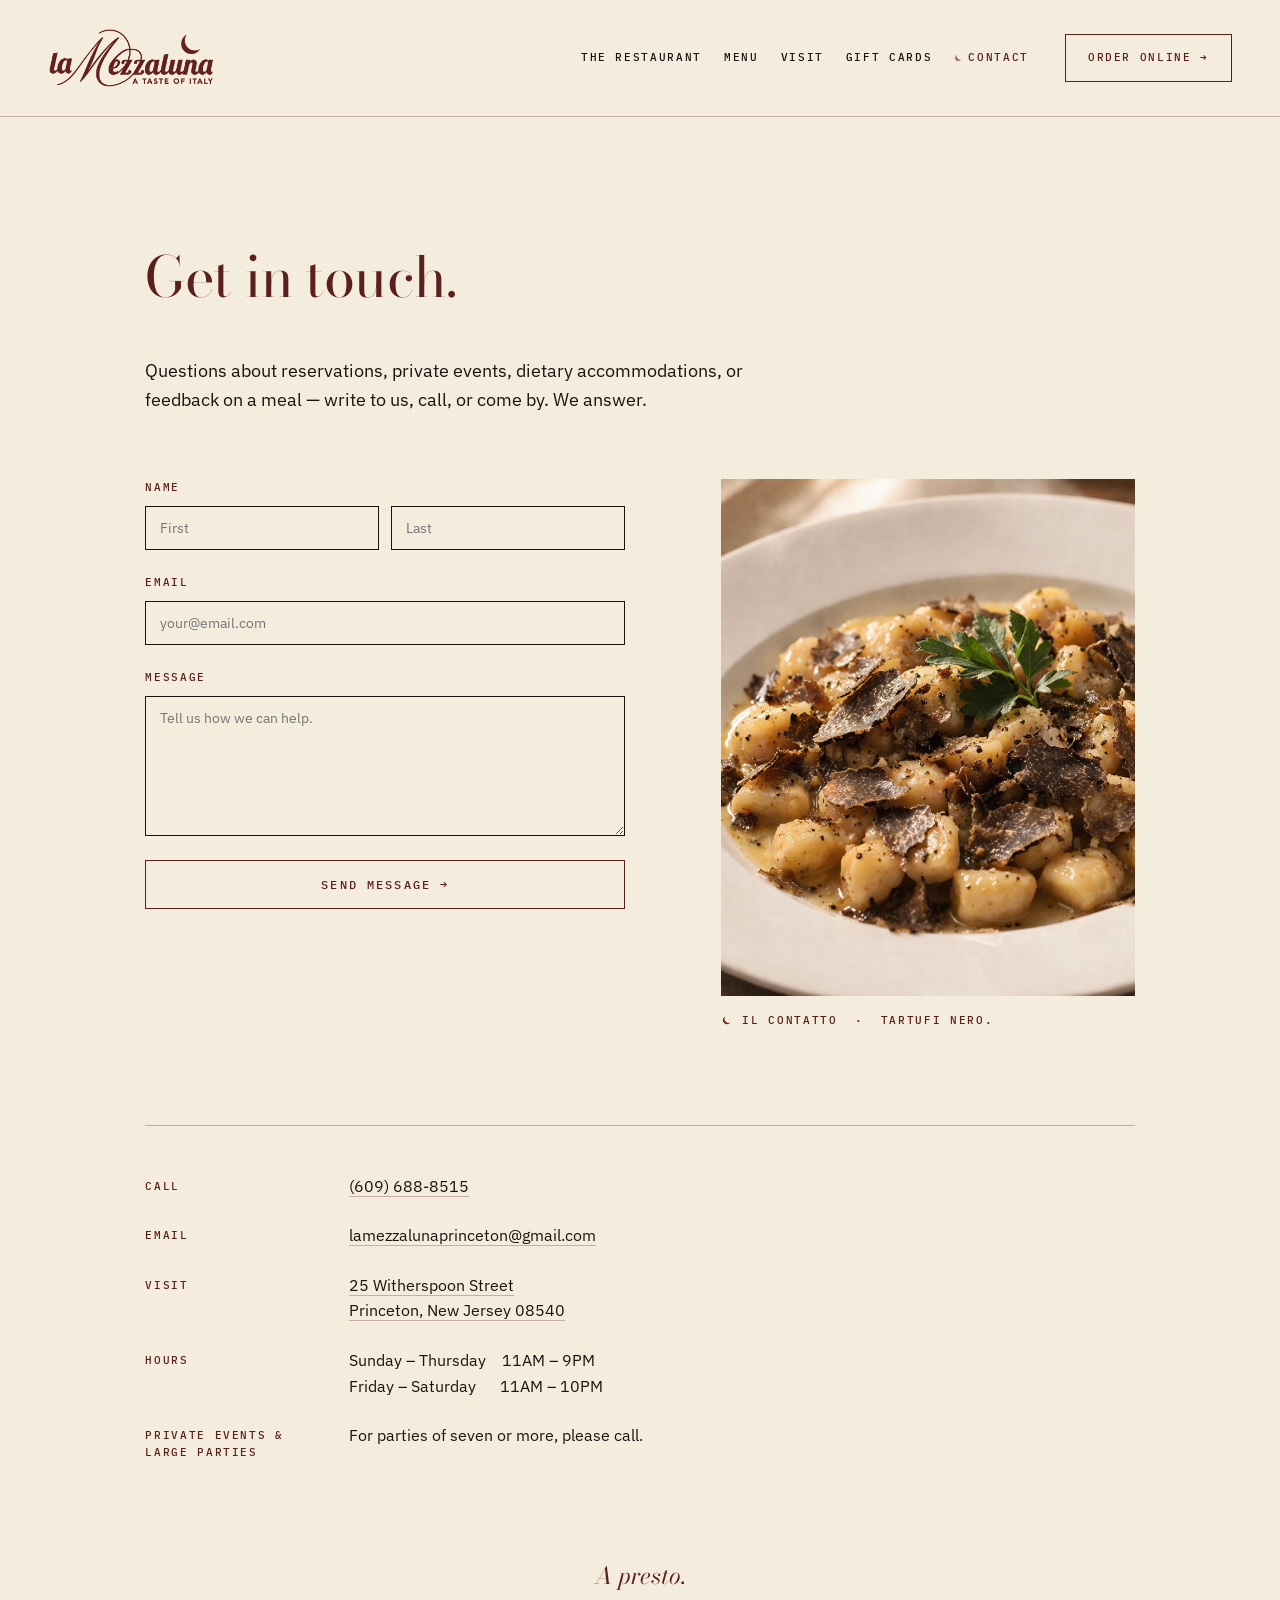
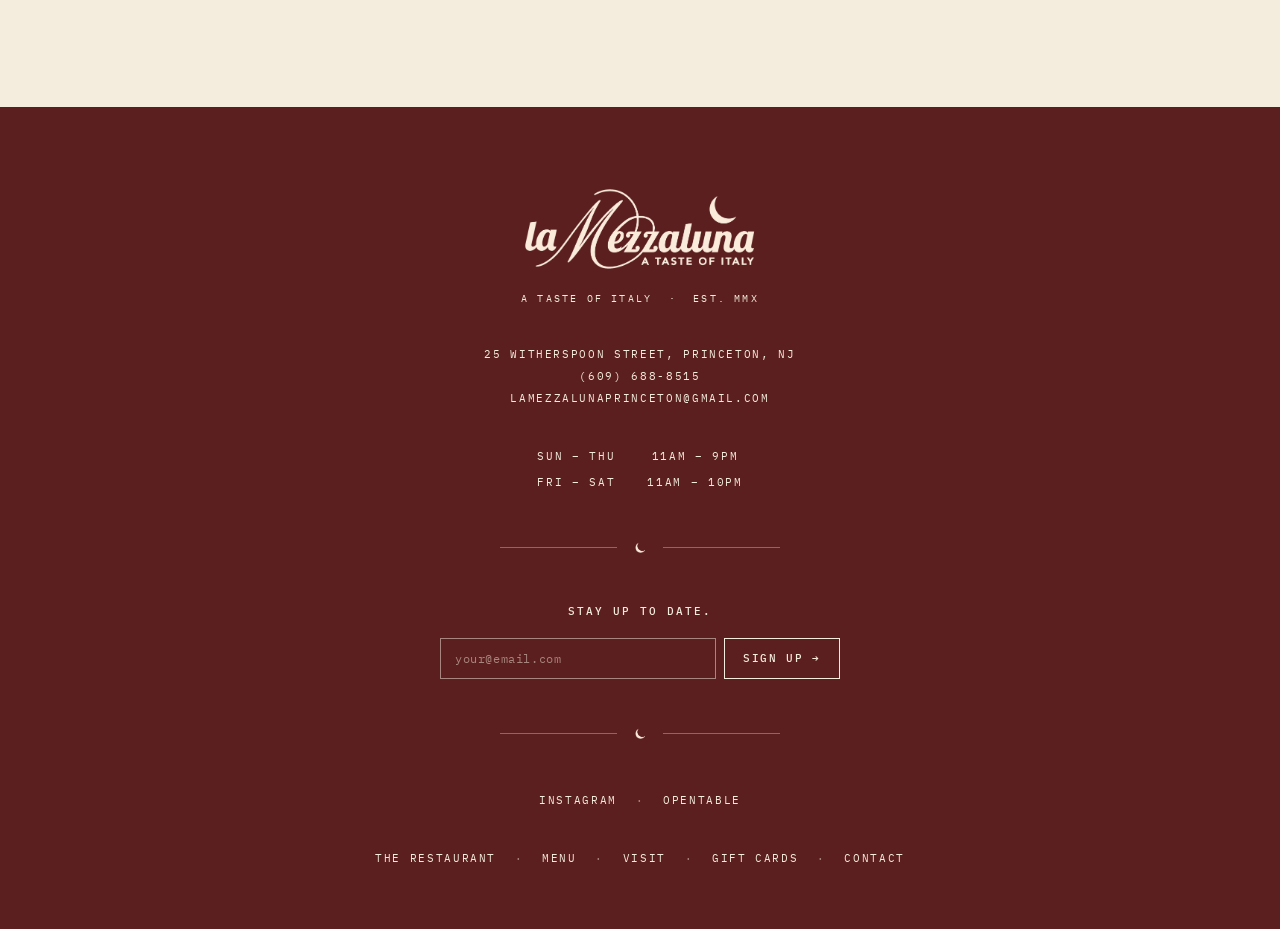
==== contact.html @ 33477a1f "Initial commit: La Mezzaluna editorial site Six-page restaurant site (Home, Restaurant, Menu, Visit," ====
<!doctype html>
<html lang="en">
<head>
<meta charset="utf-8">
<meta name="viewport" content="width=device-width, initial-scale=1">
<title>Contact · La Mezzaluna</title>
<meta name="description" content="Questions, reservations, private events — call, write, or come by.">
<meta name="theme-color" content="#5C1F1F">
<link rel="canonical" href="https://lamezzaluna.com/contact">

<!-- Icons -->
<link rel="icon" href="/favicon.ico" sizes="any">
<link rel="icon" type="image/png" sizes="32x32" href="/favicon-32x32.png">
<link rel="icon" type="image/png" sizes="16x16" href="/favicon-16x16.png">
<link rel="apple-touch-icon" sizes="180x180" href="/apple-touch-icon.png">
<link rel="manifest" href="/site.webmanifest">

<!-- Open Graph -->
<meta property="og:type" content="website">
<meta property="og:site_name" content="La Mezzaluna">
<meta property="og:title" content="Contact · La Mezzaluna">
<meta property="og:description" content="Questions, reservations, private events — call, write, or come by.">
<meta property="og:url" content="https://lamezzaluna.com/contact">
<meta property="og:image" content="https://lamezzaluna.com/og-image.png">
<meta property="og:image:width" content="1200">
<meta property="og:image:height" content="630">

<!-- Twitter -->
<meta name="twitter:card" content="summary_large_image">
<meta name="twitter:title" content="Contact · La Mezzaluna">
<meta name="twitter:description" content="Questions, reservations, private events — call, write, or come by.">
<meta name="twitter:image" content="https://lamezzaluna.com/og-image.png">

<link rel="preconnect" href="https://fonts.googleapis.com">
<link rel="preconnect" href="https://fonts.gstatic.com" crossorigin>
<link href="https://fonts.googleapis.com/css2?family=Bodoni+Moda:ital,wght@0,400;0,500;1,400;1,500&family=IBM+Plex+Mono:wght@400;500&family=IBM+Plex+Sans:wght@400;500;600&display=swap" rel="stylesheet">
<link rel="stylesheet" href="styles.css?v=9">
<style>
  .ct-cols {
    grid-column: 2 / span 10;
    display: grid;
    grid-template-columns: 1.2fr 1fr;
    gap: 80px;
    margin-top: 64px;
    align-items: start;
  }
  @media (max-width: 768px) {
    .ct-cols { grid-column: 1 / -1; grid-template-columns: 1fr; gap: 56px; }
  }
  .ct-vert { width: 100%; }
  .ct-vert-frame { overflow: hidden; }
  .ct-vert-img {
    width: 100%;
    aspect-ratio: 4/5;
    background: var(--paper);
    object-fit: cover;
  }
  .ct-vert-img.placeholder {
    border: 1px solid var(--wine);
    display: flex;
    align-items: center;
    justify-content: center;
    flex-direction: column;
    gap: 12px;
  }
  .ct-details-wrap {
    grid-column: 2 / span 10;
    margin-top: 96px;
    padding-top: 48px;
    border-top: 1px solid var(--hairline);
  }
  @media (max-width: 768px) {
    .ct-details-wrap { grid-column: 1 / -1; }
  }
  .ct-details {
    display: grid;
    grid-template-columns: 180px 1fr;
    row-gap: 24px;
    column-gap: 24px;
  }
  .ct-details dt {
    font-family: var(--mono);
    text-transform: uppercase;
    letter-spacing: 0.15em;
    font-size: 11px;
    color: var(--wine);
    font-weight: 500;
    padding-top: 4px;
  }
  .ct-details dd {
    font-family: var(--sans);
    font-size: 16px;
    color: var(--ink);
    line-height: 1.6;
  }
  @media (max-width: 768px) {
    .ct-details { grid-template-columns: 1fr; row-gap: 4px; }
    .ct-details dd { margin-bottom: 16px; }
  }
  .ct-form { max-width: 480px; position: relative; }
  .ct-field { display: flex; flex-direction: column; gap: 10px; margin-bottom: 24px; }
  .ct-field label {
    font-family: var(--mono);
    text-transform: uppercase;
    letter-spacing: 0.15em;
    font-size: 11px;
    color: var(--wine);
    font-weight: 500;
  }
  .ct-field input, .ct-field textarea {
    font-family: var(--sans);
    font-size: 14px;
    padding: 12px 14px;
    border: 1px solid var(--ink);
    background: var(--paper);
    color: var(--ink);
    border-radius: 0;
    width: 100%;
    appearance: none;
    -webkit-appearance: none;
  }
  .ct-field textarea { resize: vertical; min-height: 140px; }
  .ct-field input:focus, .ct-field textarea:focus { outline: none; border-color: var(--wine); }
  .ct-row { display: grid; grid-template-columns: 1fr 1fr; gap: 12px; }
  @media (max-width: 480px) { .ct-row { grid-template-columns: 1fr; } }

  .ct-submit {
    display: block;
    width: 100%;
    padding: 16px;
    border: 1px solid var(--wine);
    background: transparent;
    color: var(--wine);
    font-family: var(--mono);
    text-transform: uppercase;
    letter-spacing: 0.18em;
    font-size: 12px;
    font-weight: 500;
    cursor: pointer;
    transition: background .2s, color .2s;
  }
  .ct-submit:hover { background: var(--wine); color: var(--paper); }

  .ct-form.done > *:not(.ct-confirm) { opacity: 0; pointer-events: none; transition: opacity 300ms ease-out; }
  .ct-form.done .ct-confirm { opacity: 1; }
  .ct-confirm {
    position: absolute;
    inset: 0;
    display: flex;
    align-items: center;
    justify-content: center;
    text-align: center;
    font-family: var(--serif);
    font-style: italic;
    font-size: 24px;
    color: var(--wine);
    opacity: 0;
    pointer-events: none;
    transition: opacity 300ms ease-out;
  }
</style>
</head>
<body>
<div id="nav-host"></div>

<main class="grid" style="margin-top: 48px;">
  <h1 class="anchor-h smaller reveal">Get in touch.</h1>

  <p class="body-p reveal" style="width: 700px;">Questions about reservations, private events, dietary accommodations, or feedback on a meal — write to us, call, or come by. We answer.</p>

  <div class="ct-cols reveal">
    <form class="ct-form" id="ct-form" onsubmit="event.preventDefault(); document.getElementById('ct-form').classList.add('done');">
      <div class="ct-field">
        <label>Name</label>
        <div class="ct-row">
          <input type="text" placeholder="First" required />
          <input type="text" placeholder="Last" required />
        </div>
      </div>

      <div class="ct-field">
        <label>Email</label>
        <input type="email" placeholder="your@email.com" required />
      </div>

      <div class="ct-field">
        <label>Message</label>
        <textarea placeholder="Tell us how we can help." required></textarea>
      </div>

      <button type="submit" class="ct-submit">Send Message →</button>

      <div class="ct-confirm">Grazie. We'll be in touch shortly.</div>
    </form>

    <figure class="ct-vert">
      <div class="ct-vert-frame">
        <img class="ct-vert-img" src="img/truffle-gnocchi.png" alt="Truffle gnocchi — gnocchi with shaved black truffle, parsley, and parmesan." />
      </div>
      <figcaption class="plate-caption" style="padding-left: 0;">
        <span class="moon" id="cap-moon"></span>
        IL CONTATTO &nbsp;·&nbsp; Tartufi nero.
      </figcaption>
    </figure>
  </div>

  <div class="ct-details-wrap reveal">
    <dl class="ct-details">
      <dt>Call</dt>
      <dd><a href="tel:+16096888515" style="border-bottom:1px solid var(--hairline);">(609) 688-8515</a></dd>

      <dt>Email</dt>
      <dd><a href="mailto:lamezzalunaprinceton@gmail.com" style="border-bottom:1px solid var(--hairline);">lamezzalunaprinceton@gmail.com</a></dd>

      <dt>Visit</dt>
      <dd><a href="https://www.google.com/maps/search/?api=1&query=25+Witherspoon+Street+Princeton+NJ" target="_blank" rel="noopener" style="border-bottom:1px solid var(--hairline);">25 Witherspoon Street<br>Princeton, New Jersey 08540</a></dd>

      <dt>Hours</dt>
      <dd>Sunday – Thursday &nbsp;&nbsp; 11AM – 9PM<br>Friday – Saturday &nbsp;&nbsp;&nbsp;&nbsp; 11AM – 10PM</dd>

      <dt>Private Events &amp; Large Parties</dt>
      <dd>For parties of seven or more, please call.</dd>
    </dl>
  </div>

  <div class="closing reveal" style="grid-column: 1 / -1;">A presto.</div>
</main>

<div id="footer-host"></div>

<script src="chrome.js?v=9"></script>
<script>
  LM.mountChrome('contact.html');
  document.getElementById('cap-moon').innerHTML = LM.crescent(11);
</script>
</body>
</html>
---- styles.css ----
/* La Mezzaluna — shared styles (v2) */

:root {
  --paper: #F4ECDD;
  --wine: #5C1F1F;
  --ink: #1A1410;
  --hairline: rgba(92, 31, 31, 0.3);
  --serif: 'Bodoni Moda', Georgia, serif;
  --sans: 'IBM Plex Sans', system-ui, sans-serif;
  --mono: 'IBM Plex Mono', ui-monospace, monospace;
}

* { box-sizing: border-box; margin: 0; padding: 0; }

html, body {
  background: var(--paper);
  color: var(--ink);
  font-family: var(--sans);
  font-size: 16px;
  line-height: 1.55;
  -webkit-font-smoothing: antialiased;
  -moz-osx-font-smoothing: grayscale;
}

a { color: inherit; text-decoration: none; }
img { max-width: 100%; display: block; }

/* ---- Grid ---- */
.grid {
  display: grid;
  grid-template-columns: repeat(12, 1fr);
  column-gap: 24px;
  padding: 0 48px;
  max-width: 1600px;
  margin: 0 auto;
}
@media (max-width: 768px) {
  .grid { padding: 0 24px; column-gap: 16px; }
}

/* ---- Mono small-caps ---- */
.mono {
  font-family: var(--mono);
  text-transform: uppercase;
  letter-spacing: 0.15em;
  font-weight: 500;
  font-size: 11px;
}
@media (max-width: 768px) { .mono { font-size: 10px; } }
.mono-wine { color: var(--wine); }

.italic { font-style: italic; }

/* ---- Nav ---- */
.nav {
  background: var(--paper);
  padding: 28px 48px;
  display: flex;
  align-items: center;
  justify-content: space-between;
  position: relative;
  z-index: 10;
  border-bottom: 1px solid var(--hairline);
}
@media (max-width: 768px) {
  .nav { padding: 20px 24px; }
}

.wordmark { display: block; transition: opacity .2s ease-out; }
.wordmark:hover { opacity: 0.7; }
.wordmark img {
  height: 60px;
  width: auto;
  object-fit: contain;
}
@media (max-width: 768px) {
  .wordmark img { height: 44px; }
}

.nav-right {
  display: flex;
  align-items: center;
  gap: 36px;
}
.nav-links {
  display: flex;
  gap: 22px;
  align-items: center;
  flex-wrap: nowrap;
}
.nav-link {
  position: relative;
  font-family: var(--mono);
  text-transform: uppercase;
  letter-spacing: 0.15em;
  font-weight: 500;
  font-size: 11px;
  color: var(--ink);
  display: inline-flex;
  align-items: center;
  gap: 6px;
  white-space: nowrap;
  transition: color .2s ease-out;
}
.nav-link:hover { color: var(--wine); }
.nav-link .nav-moon {
  display: none;
  color: var(--wine);
  line-height: 0;
}
.nav-link.active .nav-moon { display: inline-flex; }
.nav-link.active { color: var(--wine); }

.nav-cta {
  padding: 11px 16px;
  font-size: 11px;
}

/* Mobile nav */
.hamburger {
  display: none;
  flex-direction: column;
  gap: 5px;
  width: 22px;
  cursor: pointer;
  background: none;
  border: 0;
  padding: 8px 0;
}
.hamburger span {
  display: block;
  width: 100%;
  height: 1px;
  background: var(--ink);
}
.mobile-overlay {
  position: fixed;
  inset: 0;
  background: var(--paper);
  z-index: 100;
  opacity: 0;
  pointer-events: none;
  transition: opacity 300ms ease-out;
  display: flex;
  flex-direction: column;
  padding: 24px;
}
.mobile-overlay.open { opacity: 1; pointer-events: auto; }
.mobile-overlay-top {
  display: flex;
  justify-content: space-between;
  align-items: center;
  margin-bottom: 64px;
}
.mobile-close {
  background: none;
  border: 0;
  font-family: var(--mono);
  text-transform: uppercase;
  letter-spacing: 0.15em;
  font-size: 11px;
  font-weight: 500;
  color: var(--ink);
  cursor: pointer;
}
.mobile-links {
  display: flex;
  flex-direction: column;
  gap: 24px;
  margin-bottom: 48px;
}
.mobile-links a {
  font-family: var(--serif);
  font-size: 32px;
  color: var(--wine);
  display: flex;
  align-items: center;
  gap: 16px;
}
.mobile-links a .moon-inline { display: none; line-height: 0; }
.mobile-links a.active .moon-inline { display: inline-flex; }
.mobile-order {
  align-self: stretch;
  text-align: center;
  margin-top: auto;
}

@media (max-width: 900px) {
  .nav-links { display: none; }
  .nav-cta { display: none; }
  .hamburger { display: flex; }
}

/* ---- Hero photo ---- */
.hero {
  width: 100%;
  position: relative;
  margin-top: 24px;
}
.hero-anchor {
  position: absolute;
  bottom: 48px;
  left: 48px;
  font-family: var(--serif);
  font-weight: 400;
  font-size: clamp(72px, 10vw, 128px);
  line-height: 1;
  color: var(--paper);
  text-shadow: 0 2px 12px rgba(26, 20, 16, 0.4);
  letter-spacing: -0.01em;
  pointer-events: none;
  z-index: 2;
}
@media (max-width: 768px) {
  .hero { margin-top: 12px; }
  .hero-anchor { bottom: 24px; left: 24px; }
}

/* Anchor for pages without a hero (Gift Cards, Contact) */
.page-anchor-text {
  font-family: var(--serif);
  font-weight: 400;
  font-size: clamp(72px, 10vw, 128px);
  line-height: 1;
  color: var(--wine);
  letter-spacing: -0.01em;
  padding: 80px 48px 0;
}
@media (max-width: 768px) {
  .page-anchor-text { padding: 56px 24px 0; }
}
.hero-img {
  width: 100%;
  aspect-ratio: 16/9;
  background: var(--paper);
  display: block;
  object-fit: cover;
}
.hero-img.placeholder {
  border: 1px solid var(--wine);
  display: flex;
  align-items: center;
  justify-content: center;
  flex-direction: column;
  gap: 12px;
}
.hero-frame { overflow: hidden; position: relative; }
.hero-frame.tall .hero-img { aspect-ratio: 4/5; }
.placeholder-fname {
  font-family: var(--mono);
  text-transform: uppercase;
  letter-spacing: 0.15em;
  font-size: 14px;
  color: var(--wine);
  font-weight: 500;
}
.placeholder-meta {
  font-family: var(--mono);
  font-size: 11px;
  color: rgba(26, 20, 16, 0.5);
}
@media (max-width: 768px) {
  .hero-img { aspect-ratio: 4/5; }
}

.plate-caption {
  padding: 16px 48px 0;
  display: flex;
  align-items: center;
  gap: 10px;
  font-family: var(--mono);
  text-transform: uppercase;
  letter-spacing: 0.15em;
  font-size: 11px;
  color: var(--wine);
  font-weight: 500;
}
.plate-caption .moon { line-height: 0; }
@media (max-width: 768px) {
  .plate-caption { padding: 12px 24px 0; flex-wrap: wrap; }
}

/* ---- Headlines / body ---- */
.anchor-h {
  font-family: var(--serif);
  font-weight: 400;
  color: var(--wine);
  font-size: clamp(40px, 8vw, 72px);
  line-height: 1.15;
  letter-spacing: -0.01em;
  grid-column: 2 / span 8;
  margin-top: 80px;
}
.anchor-h.smaller { font-size: clamp(36px, 6vw, 56px); }
.anchor-h.med { font-size: clamp(36px, 5.5vw, 48px); }
.anchor-h.tall { font-size: clamp(40px, 7vw, 64px); }

.body-p {
  font-family: var(--sans);
  font-size: 18px;
  line-height: 1.6;
  color: var(--ink);
  max-width: 600px;
  grid-column: 2 / span 6;
  margin-top: 48px;
}
@media (max-width: 768px) {
  .anchor-h, .body-p, .sub-block { grid-column: 1 / -1 !important; }
  .body-p { font-size: 16px; margin-top: 32px; }
  .anchor-h { margin-top: 48px; }
}

/* ---- Section break ---- */
.section-break {
  grid-column: 1 / -1;
  margin: 80px 0;
  border-top: 1px solid var(--hairline);
}
.section-break-moon {
  grid-column: 1 / -1;
  display: flex;
  align-items: center;
  justify-content: center;
  gap: 24px;
  margin: 80px 0;
  color: var(--wine);
}
.section-break-moon .rule {
  flex: 0 0 80px;
  height: 1px;
  background: var(--hairline);
}
.section-break-moon .moon { line-height: 0; }

/* ---- Sub-block ---- */
.sub-block {
  grid-column: 2 / span 6;
  display: flex;
  flex-direction: column;
  gap: 16px;
  max-width: 600px;
}
.sub-block .label {
  font-family: var(--mono);
  text-transform: uppercase;
  letter-spacing: 0.15em;
  font-size: 11px;
  color: var(--wine);
  font-weight: 500;
}
.sub-block p {
  font-family: var(--sans);
  font-size: 17px;
  line-height: 1.6;
  color: var(--ink);
}

/* ---- Buttons ---- */
.btn {
  display: inline-block;
  padding: 14px 22px;
  border: 1px solid var(--wine);
  font-family: var(--mono);
  text-transform: uppercase;
  letter-spacing: 0.15em;
  font-size: 11px;
  font-weight: 500;
  color: var(--wine);
  background: transparent;
  cursor: pointer;
  transition: background 200ms ease-out, color 200ms ease-out;
  align-self: flex-start;
  white-space: nowrap;
}
.btn:hover { background: var(--wine); color: var(--paper); }
.btn-row { display: flex; flex-wrap: wrap; gap: 16px; }

/* ---- Logistics rows ---- */
.logistics {
  grid-column: 2 / span 6;
  display: grid;
  grid-template-columns: 140px 1fr;
  row-gap: 20px;
  column-gap: 32px;
  max-width: 600px;
}
.logistics dt {
  font-family: var(--mono);
  text-transform: uppercase;
  letter-spacing: 0.15em;
  font-size: 11px;
  color: var(--wine);
  font-weight: 500;
  padding-top: 4px;
}
.logistics dd {
  font-family: var(--sans);
  font-size: 16px;
  color: var(--ink);
  line-height: 1.6;
}
@media (max-width: 768px) {
  .logistics { grid-column: 1 / -1; grid-template-columns: 1fr; row-gap: 4px; }
  .logistics dd { margin-bottom: 16px; }
}

/* ---- Closing italic ---- */
.closing {
  font-family: var(--serif);
  font-style: italic;
  font-weight: 400;
  font-size: 24px;
  color: var(--wine);
  text-align: center;
  margin: 96px 0 48px;
}

/* ---- Footer ---- */
.footer {
  background: var(--wine);
  color: var(--paper);
  padding: 80px 48px 60px;
  text-align: center;
  margin-top: 64px;
}
.f-wordmark { display: inline-block; transition: opacity .2s; }
.f-wordmark:hover { opacity: 0.7; }
.f-wordmark img { height: 84px; width: auto; object-fit: contain; margin: 0 auto; }
.f-tagline {
  font-family: var(--mono);
  text-transform: uppercase;
  letter-spacing: 0.22em;
  font-size: 10px;
  color: var(--paper);
  margin-top: 14px;
}
.footer .f-block {
  font-family: var(--mono);
  text-transform: uppercase;
  letter-spacing: 0.15em;
  font-size: 11px;
  color: var(--paper);
  font-weight: 400;
  margin-top: 36px;
  line-height: 2;
}
.footer .f-block a { color: var(--paper); transition: opacity .2s; }
.footer .f-block a:hover { opacity: 0.7; }
.footer .f-block.hours { display: grid; grid-template-columns: max-content max-content; gap: 4px 32px; justify-content: center; }
.f-divider { display: inline-block; margin: 0 10px; opacity: 0.5; }

.f-divider-row {
  display: flex;
  align-items: center;
  justify-content: center;
  gap: 16px;
  margin: 48px auto;
  width: 280px;
  color: var(--paper);
}
.f-rule {
  flex: 1;
  height: 1px;
  background: rgba(244, 236, 221, 0.35);
}
.f-cresc { line-height: 0; }

.f-news {
  max-width: 400px;
  margin: 0 auto;
  position: relative;
}
.f-news.done .f-news-label,
.f-news.done .f-news-row { opacity: 0; pointer-events: none; }
.f-news.done .f-news-confirm { opacity: 1; }
.f-news-label {
  font-family: var(--mono);
  text-transform: uppercase;
  letter-spacing: 0.18em;
  font-size: 11px;
  color: var(--paper);
  font-weight: 500;
  margin-bottom: 18px;
  transition: opacity 300ms ease-out;
}
.f-news-row {
  display: flex;
  gap: 8px;
  transition: opacity 300ms ease-out;
}
.f-news-row input {
  flex: 1;
  background: transparent;
  border: 1px solid rgba(244, 236, 221, 0.5);
  color: var(--paper);
  font-family: var(--mono);
  font-size: 12px;
  padding: 12px 14px;
  border-radius: 0;
  letter-spacing: 0.05em;
}
.f-news-row input::placeholder { color: rgba(244, 236, 221, 0.5); }
.f-news-row input:focus { outline: none; border-color: var(--paper); }
.f-news-row button {
  background: transparent;
  border: 1px solid var(--paper);
  color: var(--paper);
  font-family: var(--mono);
  text-transform: uppercase;
  letter-spacing: 0.15em;
  font-size: 11px;
  font-weight: 500;
  padding: 0 18px;
  cursor: pointer;
  transition: background .2s, color .2s;
}
.f-news-row button:hover { background: var(--paper); color: var(--wine); }
.f-news-confirm {
  position: absolute;
  inset: 0;
  display: flex;
  align-items: center;
  justify-content: center;
  font-family: var(--serif);
  font-style: italic;
  font-size: 22px;
  color: var(--paper);
  opacity: 0;
  pointer-events: none;
  transition: opacity 300ms ease-out;
}
@media (max-width: 540px) {
  .f-news-row { flex-direction: column; }
  .f-news-row button { padding: 12px; }
}

.f-moon { margin-top: 48px; display: flex; justify-content: center; color: var(--paper); }
.f-moon svg { width: 16px; height: 16px; }

/* ---- Reveal ---- */
.reveal { opacity: 0; transition: opacity 400ms ease-out; }
.reveal.in { opacity: 1; }
/* Heroes don't fade — they're above the fold and the IO flicker on first paint is more annoying than the fade is rewarding. */
.hero.reveal { opacity: 1; }

/* ---- Photo hover ---- */
.photo-hover { transition: transform 400ms ease-out; }
.photo-hover:hover { transform: scale(1.02); }
.hero-frame { display: block; overflow: hidden; }
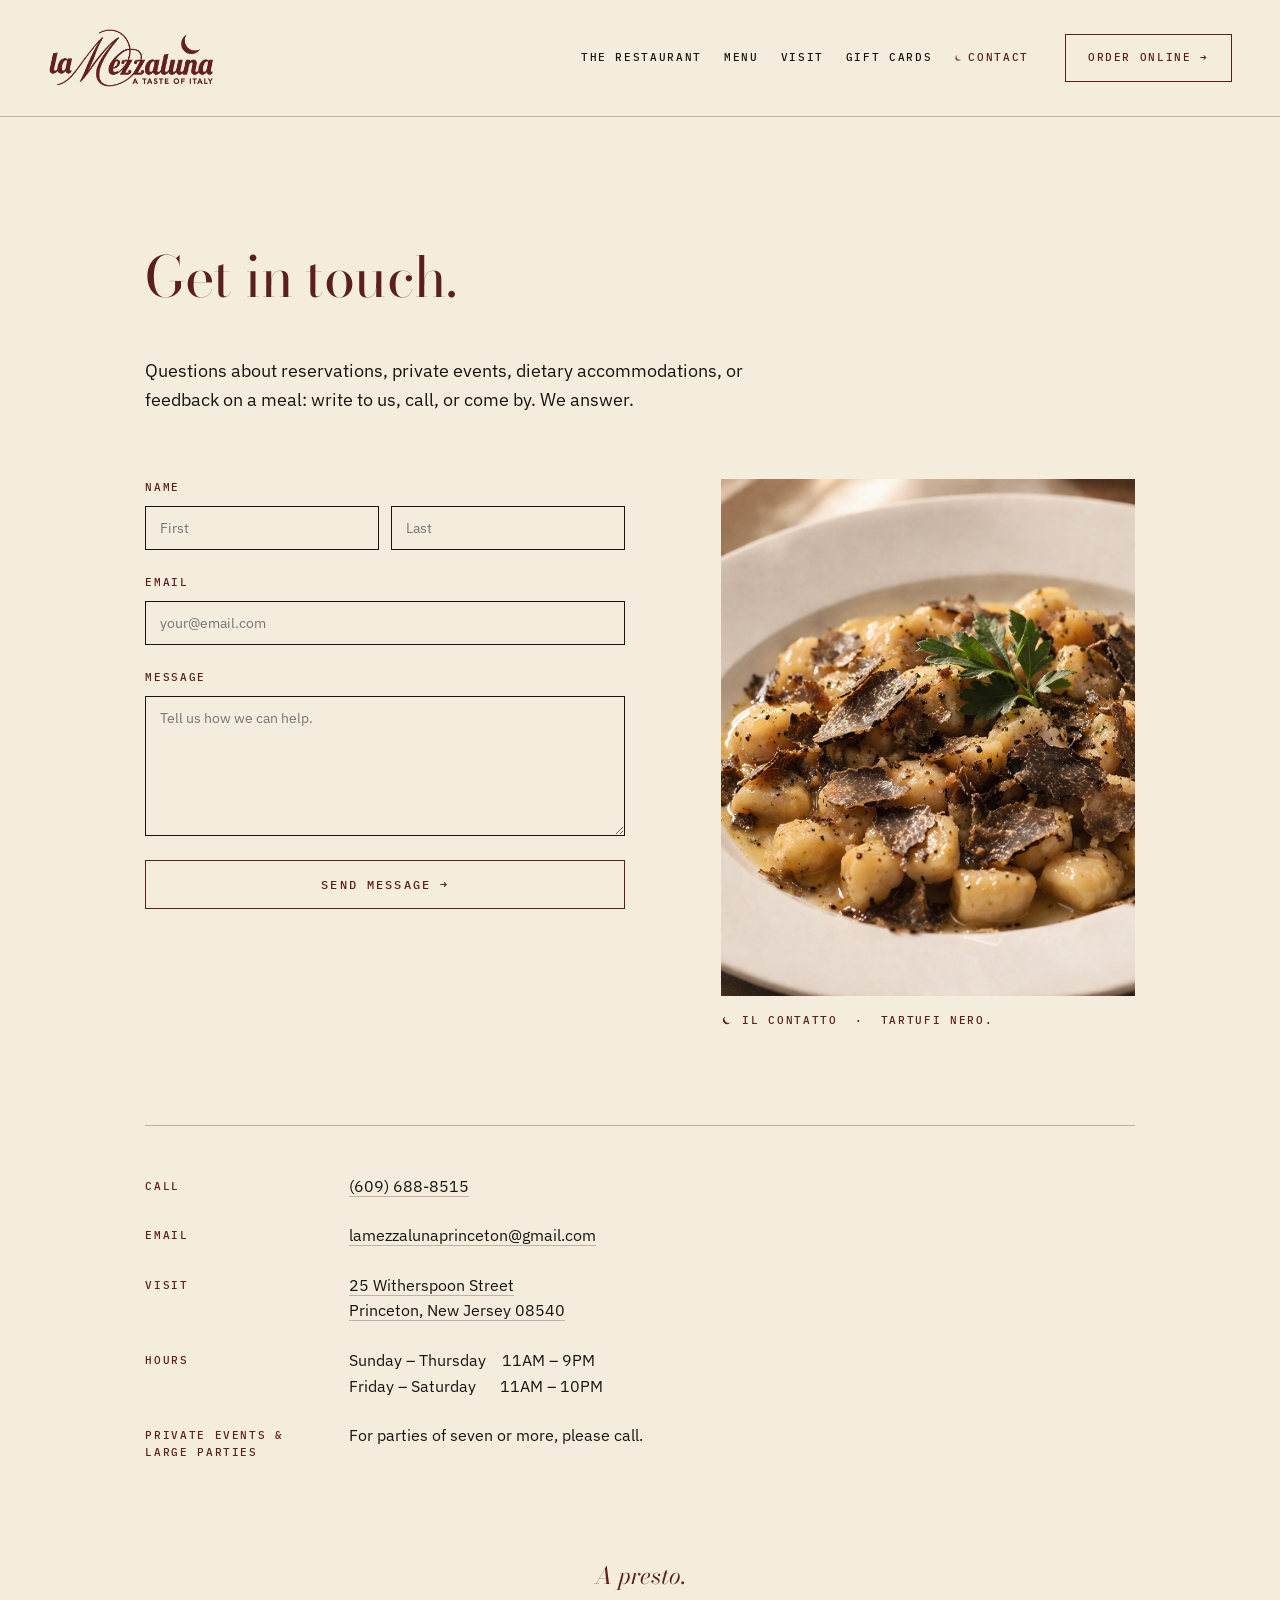
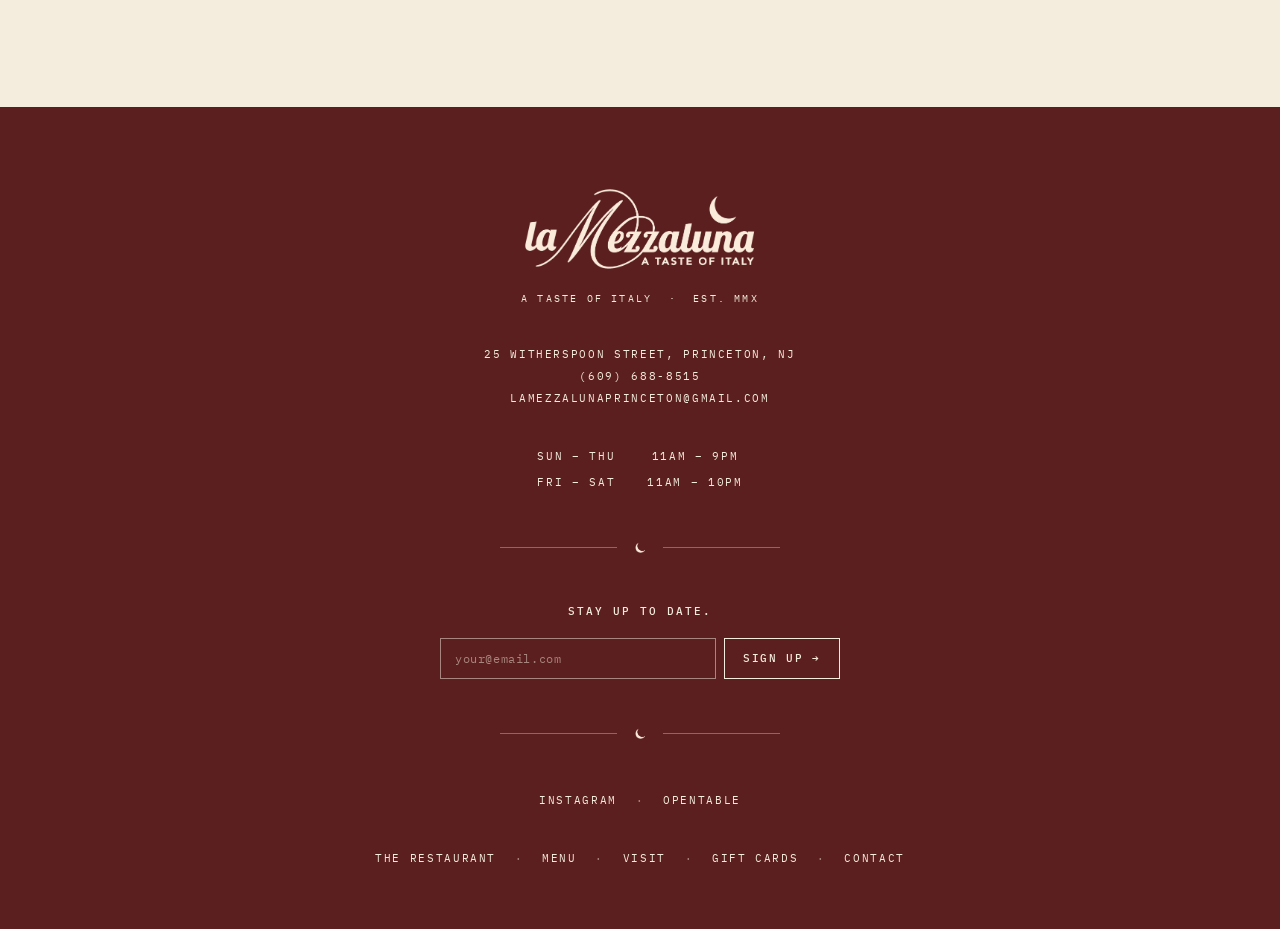
==== commit db1db579: "Remove em dashes from visible body copy Replace em dashes in reader-facing prose across 6 pages with" ====
--- a/contact.html
+++ b/contact.html
@@ -166,7 +166,7 @@
 <main class="grid" style="margin-top: 48px;">
   <h1 class="anchor-h smaller reveal">Get in touch.</h1>
 
-  <p class="body-p reveal" style="width: 700px;">Questions about reservations, private events, dietary accommodations, or feedback on a meal — write to us, call, or come by. We answer.</p>
+  <p class="body-p reveal" style="width: 700px;">Questions about reservations, private events, dietary accommodations, or feedback on a meal: write to us, call, or come by. We answer.</p>
 
   <div class="ct-cols reveal">
     <form class="ct-form" id="ct-form" onsubmit="event.preventDefault(); document.getElementById('ct-form').classList.add('done');">
